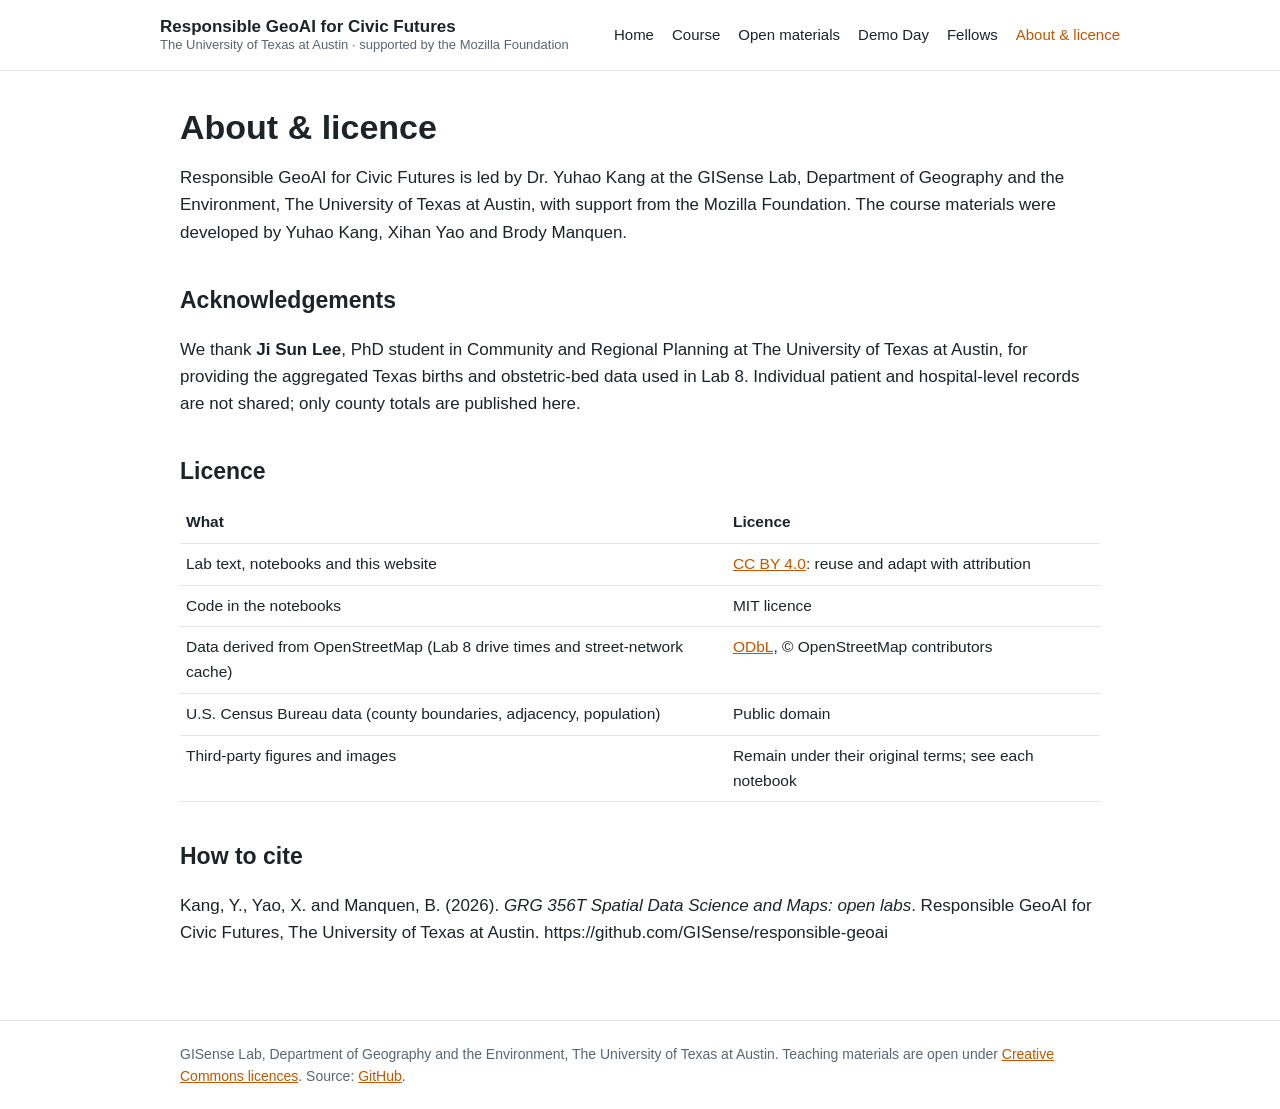
==== about.html @ 441e05fa "Initial site and open labs (Labs 3, 8, 10)" ====
<!doctype html><html lang="en"><head><meta charset="utf-8"><meta name="viewport" content="width=device-width,initial-scale=1">
<title>About & licence | Responsible GeoAI for Civic Futures</title><link rel="stylesheet" href="assets/style.css"></head><body>
<header><div class="wrap top"><a class="brand" href="index.html">Responsible GeoAI for Civic Futures<small>The University of Texas at Austin &middot; supported by the Mozilla Foundation</small></a><nav><a href="index.html">Home</a><a href="course.html">Course</a><a href="materials.html">Open materials</a><a href="demo-day.html">Demo Day</a><a href="fellows.html">Fellows</a><a href="about.html" class=on>About &amp; licence</a></nav></div></header>
<main><div class="wrap">
<h1>About &amp; licence</h1>
<p>Responsible GeoAI for Civic Futures is led by Dr. Yuhao Kang at the GISense Lab, Department of Geography and the Environment, The University of Texas at Austin, with support from the Mozilla Foundation. The course materials were developed by Yuhao Kang, Xihan Yao and Brody Manquen.</p>
<h2>Acknowledgements</h2>
<p>We thank <b>Ji Sun Lee</b>, PhD student in Community and Regional Planning at The University of Texas at Austin, for providing the aggregated Texas births and obstetric-bed data used in Lab 8. Individual patient and hospital-level records are not shared; only county totals are published here.</p>
<h2>Licence</h2>
<table><tr><th>What</th><th>Licence</th></tr>
<tr><td>Lab text, notebooks and this website</td><td><a href="https://creativecommons.org/licenses/by/4.0/">CC BY 4.0</a>: reuse and adapt with attribution</td></tr>
<tr><td>Code in the notebooks</td><td>MIT licence</td></tr>
<tr><td>Data derived from OpenStreetMap (Lab 8 drive times and street-network cache)</td><td><a href="https://opendatacommons.org/licenses/odbl/">ODbL</a>, &copy; OpenStreetMap contributors</td></tr>
<tr><td>U.S. Census Bureau data (county boundaries, adjacency, population)</td><td>Public domain</td></tr>
<tr><td>Third-party figures and images</td><td>Remain under their original terms; see each notebook</td></tr></table>
<h2>How to cite</h2>
<p>Kang, Y., Yao, X. and Manquen, B. (2026). <i>GRG 356T Spatial Data Science and Maps: open labs</i>. Responsible GeoAI for Civic Futures, The University of Texas at Austin. https://github.com/GISense/responsible-geoai</p>
</div></main>
<footer><div class="wrap">GISense Lab, Department of Geography and the Environment, The University of Texas at Austin. Teaching materials are open under <a href="about.html">Creative Commons licences</a>. Source: <a href="https://github.com/GISense/responsible-geoai">GitHub</a>.</div></footer></body></html>
---- assets/style.css ----
:root{--ink:#1d2327;--muted:#5b6670;--line:#e3e6e8;--accent:#bf5700;--accent-soft:#fbeee4;--bg:#ffffff;--card:#fafafa}
@media (prefers-color-scheme:dark){:root{--ink:#e8eaec;--muted:#a7b0b7;--line:#2f3539;--accent:#f08a3e;--accent-soft:#3a2a1f;--bg:#15191c;--card:#1c2125}}
*{box-sizing:border-box}
body{margin:0;background:var(--bg);color:var(--ink);font:17px/1.6 -apple-system,BlinkMacSystemFont,"Segoe UI",Helvetica,Arial,sans-serif}
a{color:var(--accent)}
header{border-bottom:1px solid var(--line)}
.wrap{max-width:960px;margin:0 auto;padding:0 20px}
.top{display:flex;flex-wrap:wrap;align-items:center;justify-content:space-between;gap:12px;padding:16px 0}
.brand{font-weight:700;text-decoration:none;color:var(--ink);line-height:1.25}
.brand small{display:block;font-weight:400;color:var(--muted);font-size:13px}
nav a{margin-left:18px;text-decoration:none;color:var(--ink);font-size:15px}
nav a.on,nav a:hover{color:var(--accent)}
main{padding:36px 0 56px}
h1{font-size:34px;line-height:1.2;margin:0 0 12px}
h2{font-size:23px;margin:36px 0 10px}
h3{font-size:18px;margin:0 0 6px}
.lead{font-size:20px;color:var(--muted);max-width:760px}
.grid{display:grid;grid-template-columns:repeat(auto-fit,minmax(260px,1fr));gap:16px;margin-top:16px}
.card{background:var(--card);border:1px solid var(--line);border-radius:10px;padding:18px}
.card p{margin:6px 0 0;color:var(--muted);font-size:15.5px}
.facts{display:grid;grid-template-columns:repeat(auto-fit,minmax(180px,1fr));gap:12px;margin:18px 0}
.fact{border:1.5px solid var(--accent);background:var(--accent-soft);border-radius:10px;padding:14px;text-align:center}
.fact b{display:block;font-size:26px;color:var(--accent)}
.note{border-left:4px solid var(--accent);background:var(--accent-soft);padding:10px 14px;border-radius:4px;margin:16px 0}
table{border-collapse:collapse;width:100%;margin:12px 0;font-size:15.5px}
th,td{border-bottom:1px solid var(--line);padding:8px 6px;text-align:left;vertical-align:top}
.btn{display:inline-block;margin-top:10px;padding:7px 14px;border-radius:6px;background:var(--accent);color:#fff;text-decoration:none;font-size:15px}
footer{border-top:1px solid var(--line);color:var(--muted);font-size:14px;padding:22px 0}
@media (max-width:640px){nav a{margin:0 14px 0 0}h1{font-size:28px}}
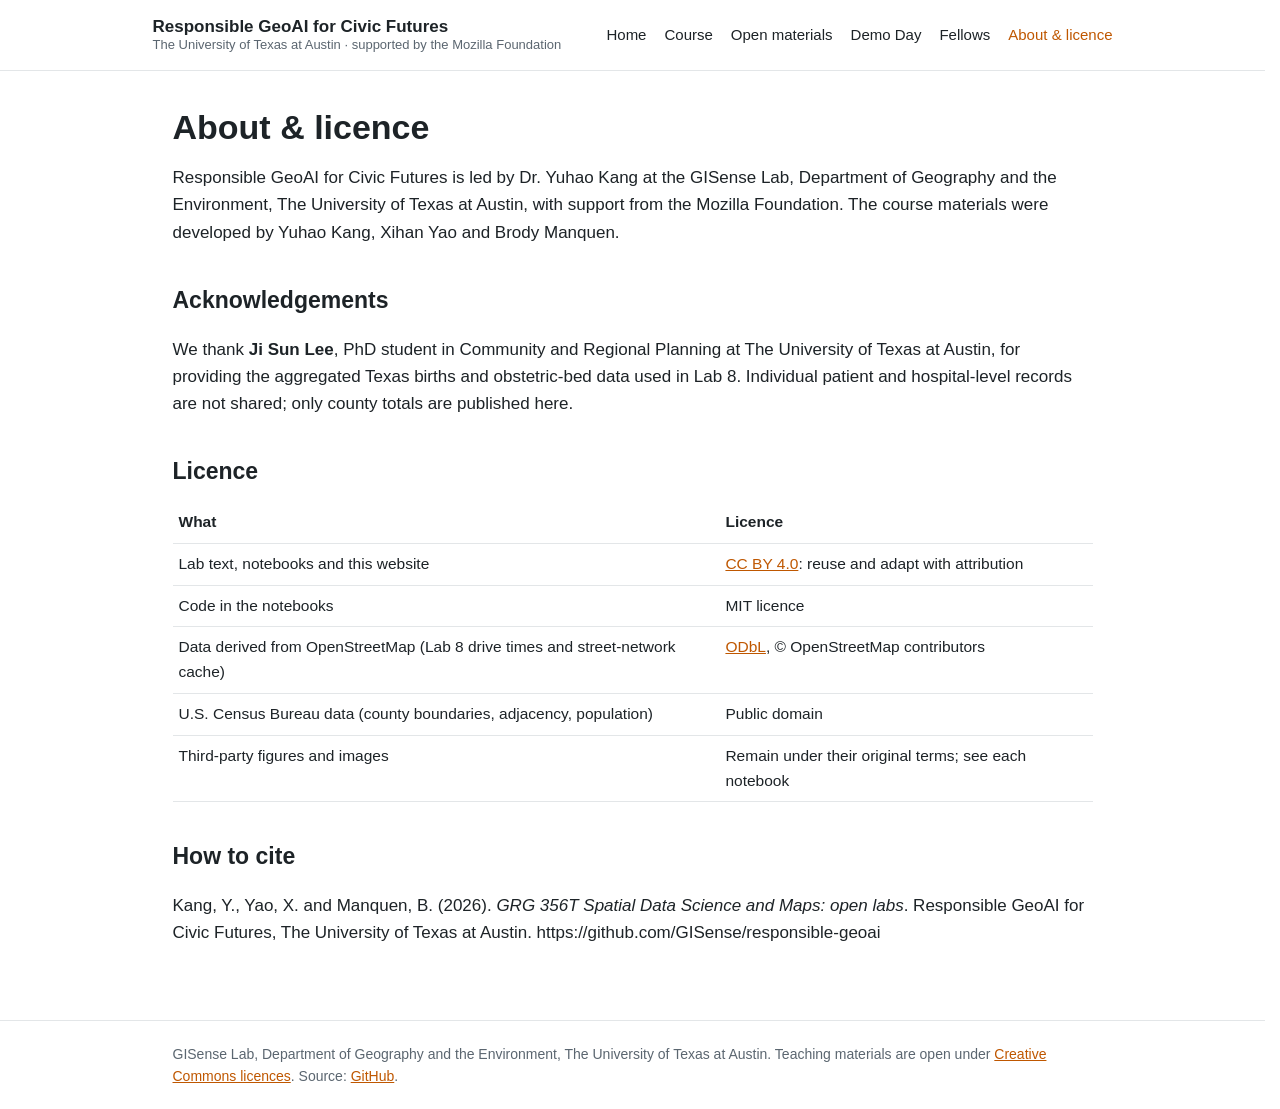
==== commit 398b09e3: "Consistent layout across pages: stable scrollbar gutter, footer pinned, nav spacing - html{scrollbar" ====
--- a/about.html
+++ b/about.html
@@ -1,5 +1,5 @@
 <!doctype html><html lang="en"><head><meta charset="utf-8"><meta name="viewport" content="width=device-width,initial-scale=1">
-<title>About & licence | Responsible GeoAI for Civic Futures</title><link rel="stylesheet" href="assets/style.css"></head><body>
+<title>About & licence | Responsible GeoAI for Civic Futures</title><link rel="stylesheet" href="assets/style.css?v=20261021f"></head><body>
 <header><div class="wrap top"><a class="brand" href="index.html">Responsible GeoAI for Civic Futures<small>The University of Texas at Austin &middot; supported by the Mozilla Foundation</small></a><nav><a href="index.html">Home</a><a href="course.html">Course</a><a href="materials.html">Open materials</a><a href="demo-day.html">Demo Day</a><a href="fellows.html">Fellows</a><a href="about.html" class=on>About &amp; licence</a></nav></div></header>
 <main><div class="wrap">
 <h1>About &amp; licence</h1>
--- a/assets/style.css
+++ b/assets/style.css
@@ -1,22 +1,28 @@
 :root{--ink:#1d2327;--muted:#5b6670;--line:#e3e6e8;--accent:#bf5700;--accent-soft:#fbeee4;--bg:#ffffff;--card:#fafafa}
 @media (prefers-color-scheme:dark){:root{--ink:#e8eaec;--muted:#a7b0b7;--line:#2f3539;--accent:#f08a3e;--accent-soft:#3a2a1f;--bg:#15191c;--card:#1c2125}}
 *{box-sizing:border-box}
-body{margin:0;background:var(--bg);color:var(--ink);font:17px/1.6 -apple-system,BlinkMacSystemFont,"Segoe UI",Helvetica,Arial,sans-serif}
+html{scrollbar-gutter:stable;overflow-y:scroll}
+body{margin:0;min-height:100vh;display:flex;flex-direction:column;background:var(--bg);color:var(--ink);font:17px/1.6 -apple-system,BlinkMacSystemFont,"Segoe UI",Helvetica,Arial,sans-serif}
+main{flex:1}
 a{color:var(--accent)}
 header{border-bottom:1px solid var(--line)}
 .wrap{max-width:960px;margin:0 auto;padding:0 20px}
 .top{display:flex;flex-wrap:wrap;align-items:center;justify-content:space-between;gap:12px;padding:16px 0}
 .brand{font-weight:700;text-decoration:none;color:var(--ink);line-height:1.25}
 .brand small{display:block;font-weight:400;color:var(--muted);font-size:13px}
-nav a{margin-left:18px;text-decoration:none;color:var(--ink);font-size:15px}
+nav{display:flex;flex-wrap:wrap;gap:18px}
+nav a{text-decoration:none;color:var(--ink);font-size:15px}
 nav a.on,nav a:hover{color:var(--accent)}
 main{padding:36px 0 56px}
 h1{font-size:34px;line-height:1.2;margin:0 0 12px}
 h2{font-size:23px;margin:36px 0 10px}
 h3{font-size:18px;margin:0 0 6px}
-.lead{font-size:20px;color:var(--muted);max-width:760px}
-.grid{display:grid;grid-template-columns:repeat(auto-fit,minmax(260px,1fr));gap:16px;margin-top:16px}
+.lead{font-size:20px;color:var(--muted);max-width:820px}
+.grid{display:grid;grid-template-columns:1fr 1fr;gap:16px;margin-top:16px}
+@media (max-width:640px){.grid{grid-template-columns:1fr}}
 .card{background:var(--card);border:1px solid var(--line);border-radius:10px;padding:18px}
+.card h3 a{text-decoration:none}
+.card h3 a:hover{text-decoration:underline}
 .card p{margin:6px 0 0;color:var(--muted);font-size:15.5px}
 .facts{display:grid;grid-template-columns:repeat(auto-fit,minmax(180px,1fr));gap:12px;margin:18px 0}
 .fact{border:1.5px solid var(--accent);background:var(--accent-soft);border-radius:10px;padding:14px;text-align:center}
@@ -26,4 +32,14 @@
 th,td{border-bottom:1px solid var(--line);padding:8px 6px;text-align:left;vertical-align:top}
 .btn{display:inline-block;margin-top:10px;padding:7px 14px;border-radius:6px;background:var(--accent);color:#fff;text-decoration:none;font-size:15px}
 footer{border-top:1px solid var(--line);color:var(--muted);font-size:14px;padding:22px 0}
-@media (max-width:640px){nav a{margin:0 14px 0 0}h1{font-size:28px}}
+@media (max-width:640px){nav{gap:14px}h1{font-size:28px}}
+figure{margin:18px 0;max-width:760px}
+figure img{width:100%;height:auto;border-radius:10px;border:1px solid var(--line);display:block}
+figcaption{color:var(--muted);font-size:14px;margin-top:6px}
+.q{border-left:4px solid var(--accent);padding:2px 0 2px 14px;margin:18px 0}
+.q b{display:block;font-size:18px}
+.q span{color:var(--muted);font-size:15.5px}
+
+.hero figure{margin:28px 0 0;max-width:100%}
+h1,h2,h3,p,li,figure,table,.note,.q,.card,.facts{max-width:100%}
+img{max-width:100%}
